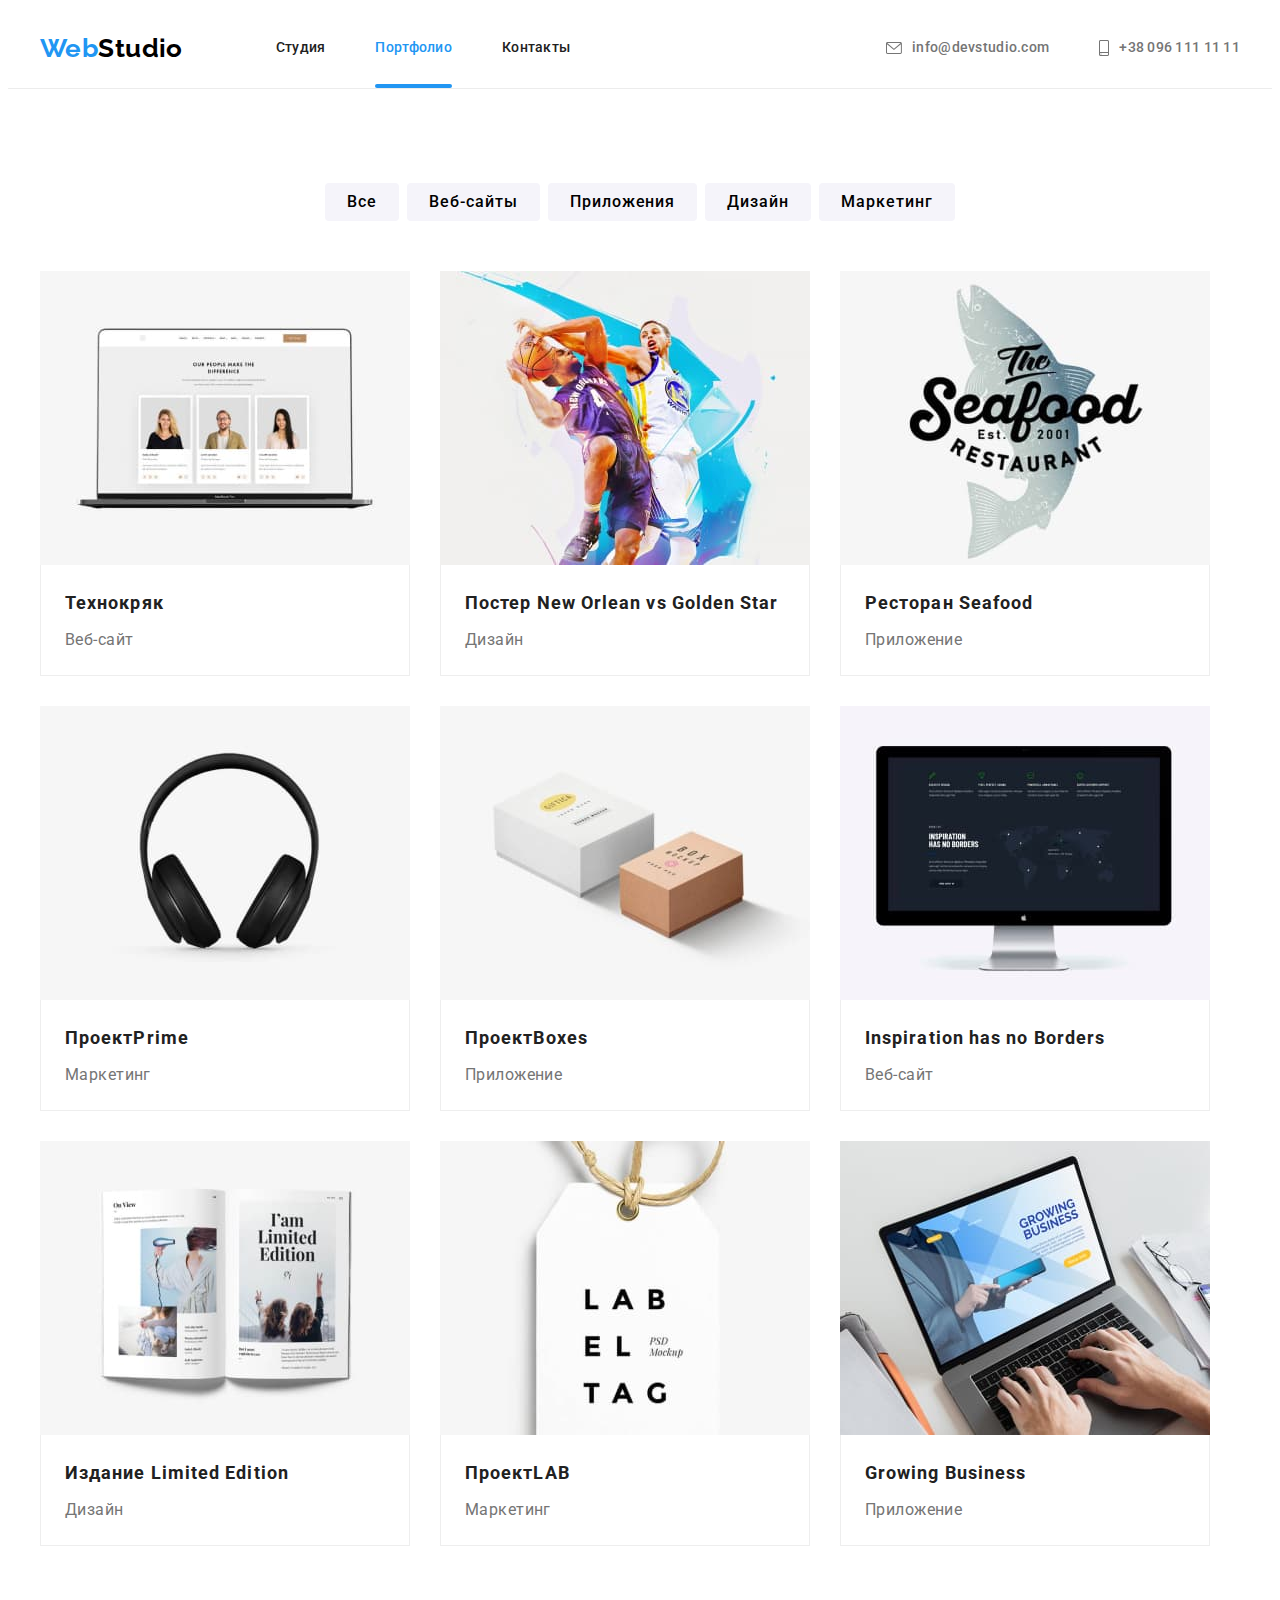
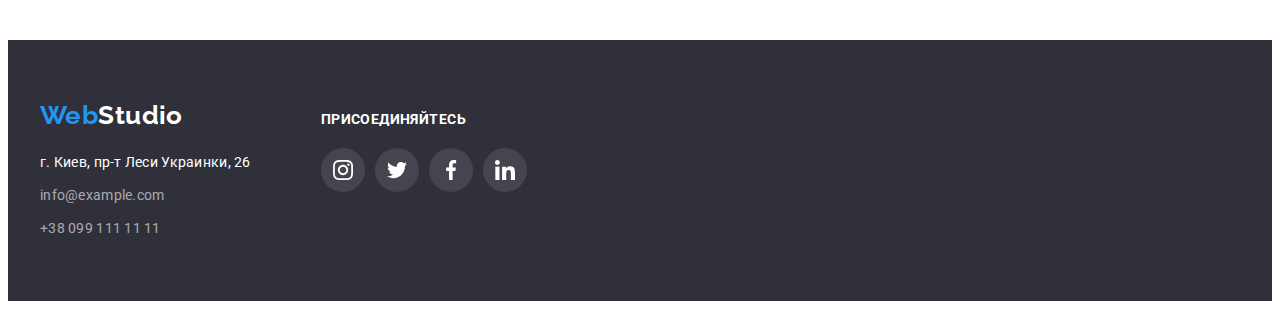
==== portfolio.html @ 175bcaa2 "ДЗ№6" ====
<!DOCTYPE html>
<html lang="ru">
  <head>
    <meta charset="UTF-8" />
    <meta http-equiv="X-UA-Compatible" content="IE=edge" />
    <meta name="viewport" content="width=device-width, initial-scale=1.0" />
    <title>Portfolio</title>
    <link rel="preconnect" href="https://fonts.googleapis.com" />
    <link rel="preconnect" href="https://fonts.gstatic.com" crossorigin />
    <link
      href="https://fonts.googleapis.com/css2?family=Raleway:wght@700&family=Roboto:wght@400;500;700;900&display=swap"
      rel="stylesheet"
    />
    <link
      rel="stylesheet"
      href="https://cdnjs.cloudflare.com/ajax/libs/modern-normalize/1.1.0/modern-normalize.min.css"
      integrity="sha512-wpPYUAdjBVSE4KJnH1VR1HeZfpl1ub8YT/NKx4PuQ5NmX2tKuGu6U/JRp5y+Y8XG2tV+wKQpNHVUX03MfMFn9Q=="
      crossorigin="anonymous"
      referrerpolicy="no-referrer"
    />
    <link rel="stylesheet" href="./css/styles.css" />
  </head>
  <body>
    <!--Шапка страницы-->
    <header class="page-header">
      <div class="container page-header-container">
        <nav class="page-nav">
          <a class="logo link" lang="en" href="./index.html"
            ><span class="web">Web</span><span class="studio">Studio</span></a
          >
          <ul class="menu list">
            <li class="menu-item">
              <a class="navigation-link link" href="./index.html">Студия</a>
            </li>
            <li class="menu-item">
              <a class="navigation-link link current" href="./portfolio.html">Портфолио</a>
            </li>
            <li class="menu-item"><a class="navigation-link link" href="#">Контакты</a></li>
          </ul>
        </nav>
        <ul class="contact-list list">
          <li class="contact-list-item">
            <a class="navigation-link link contact" href="mailto:info@devstudio.com"
              >info@devstudio.com
              <svg class="contact-list-icon" width="16px" height="12px">
                <use href="./images/sprite/icons.svg#envelope"></use>
              </svg>
            </a>
          </li>
          <li class="contact-list-item">
            <a class="navigation-link link contact" href="tel:+380961111111"
              >+38 096 111 11 11
              <svg class="contact-list-icon" width="10px" height="16px">
                <use href="./images/sprite/icons.svg#smartphone"></use>
              </svg>
            </a>
          </li>
        </ul>
      </div>
    </header>
    <!--Основной раздел-->
    <main>
      <section class="section main-portfolio">
        <div class="container">
          <h1 class="visually-hidden">Портфолио</h1>
          <ul class="portfolio-list list">
            <li class="portfolio-list-item">
              <button class="portfolio-btn" type="button">Все</button>
            </li>
            <li class="portfolio-list-item">
              <button class="portfolio-btn" type="button">Веб-сайты</button>
            </li>
            <li class="portfolio-list-item">
              <button class="portfolio-btn" type="button">Приложения</button>
            </li>
            <li class="portfolio-list-item">
              <button class="portfolio-btn" type="button">Дизайн</button>
            </li>
            <li class="portfolio-list-item">
              <button class="portfolio-btn" type="button">Маркетинг</button>
            </li>
          </ul>
          <ul class="projects list">
            <li class="projects-item">
              <a class="projects-link link" href="#">
                <div class="portfolio-overlay">
                  <img
                    src="./images/portfolio/img.jpg"
                    alt="Ноутбук с изображением команды"
                    width="370"
                    height="294"
                  />
                  <p class="portfolio-overlay-text">
                    Ресурс предлагает комплексные предложения с разным уровнем функционала и
                    сервисов. Все это позволит посетителю получить исчерпывающие сведения о компании
                    или частном лице.
                  </p>
                </div>
                <div class="projects-container">
                  <h2 class="portfolio-title">Технокряк</h2>
                  <p class="portfolio-text">Веб-сайт</p>
                </div>
              </a>
            </li>
            <li class="projects-item">
              <a class="projects-link link" href="#">
                <div class="portfolio-overlay">
                  <img
                    src="./images/portfolio/img_1.jpg"
                    alt="Баскетбольный постер"
                    width="370"
                    height="294"
                  />
                  <p class="portfolio-overlay-text">
                    Ресурс предлагает комплексные предложения с разным уровнем функционала и
                    сервисов. Все это позволит посетителю получить исчерпывающие сведения о компании
                    или частном лице.
                  </p>
                </div>
                <div class="projects-container">
                  <h2 class="portfolio-title">
                    Постер <span lang="en">New Orlean vs Golden Star</span>
                  </h2>
                  <p class="portfolio-text">Дизайн</p>
                </div>
              </a>
            </li>
            <li class="projects-item">
              <a class="projects-link link" href="#">
                <div class="portfolio-overlay">
                  <img
                    src="./images/portfolio/img_2.jpg"
                    alt="Логотип ресторана морской кухни"
                    width="370"
                    height="294"
                  />
                  <p class="portfolio-overlay-text">
                    Ресурс предлагает комплексные предложения с разным уровнем функционала и
                    сервисов. Все это позволит посетителю получить исчерпывающие сведения о компании
                    или частном лице.
                  </p>
                </div>
                <div class="projects-container">
                  <h2 class="portfolio-title">Ресторан <span lang="en">Seafood</span></h2>
                  <p class="portfolio-text">Приложение</p>
                </div>
              </a>
            </li>
            <li class="projects-item">
              <a class="projects-link link" href="#">
                <div class="portfolio-overlay">
                  <img src="./images/portfolio/img_3.jpg" alt="Наушники" width="370" height="294" />
                  <p class="portfolio-overlay-text">
                    Ресурс предлагает комплексные предложения с разным уровнем функционала и
                    сервисов. Все это позволит посетителю получить исчерпывающие сведения о компании
                    или частном лице.
                  </p>
                </div>
                <div class="projects-container">
                  <h2 class="portfolio-title">Проект<span lang="en">Prime</span></h2>
                  <p class="portfolio-text">Маркетинг</p>
                </div>
              </a>
            </li>
            <li class="projects-item">
              <a class="projects-link link" href="#">
                <div class="portfolio-overlay">
                  <img
                    src="./images/portfolio/img_4.jpg"
                    alt="Две коробки. Одна белая, вторая коричневая"
                    width="370"
                    height="294"
                  />
                  <p class="portfolio-overlay-text">
                    Ресурс предлагает комплексные предложения с разным уровнем функционала и
                    сервисов. Все это позволит посетителю получить исчерпывающие сведения о компании
                    или частном лице.
                  </p>
                </div>
                <div class="projects-container">
                  <h2 class="portfolio-title">Проект<span lang="en">Boxes</span></h2>
                  <p class="portfolio-text">Приложение</p>
                </div>
              </a>
            </li>
            <li class="projects-item">
              <a class="projects-link link" href="#">
                <div class="portfolio-overlay">
                  <img
                    src="./images/portfolio/img_5.jpg"
                    alt="Компьютерный монитор"
                    width="370"
                    height="294"
                  />
                  <p class="portfolio-overlay-text">
                    Ресурс предлагает комплексные предложения с разным уровнем функционала и
                    сервисов. Все это позволит посетителю получить исчерпывающие сведения о компании
                    или частном лице.
                  </p>
                </div>
                <div class="projects-container">
                  <h2 class="portfolio-title"><span lang="en">Inspiration has no Borders</span></h2>
                  <p class="portfolio-text">Веб-сайт</p>
                </div>
              </a>
            </li>
            <li class="projects-item">
              <a class="projects-link link" href="#">
                <div class="portfolio-overlay">
                  <img
                    src="./images/portfolio/img_6.jpg"
                    alt="Раскрытая книга"
                    width="370"
                    height="294"
                  />
                  <p class="portfolio-overlay-text">
                    Ресурс предлагает комплексные предложения с разным уровнем функционала и
                    сервисов. Все это позволит посетителю получить исчерпывающие сведения о компании
                    или частном лице.
                  </p>
                </div>
                <div class="projects-container">
                  <h2 class="portfolio-title">Издание <span lang="en">Limited Edition</span></h2>
                  <p class="portfolio-text">Дизайн</p>
                </div>
              </a>
            </li>
            <li class="projects-item">
              <a class="projects-link link" href="#">
                <div class="portfolio-overlay">
                  <img
                    src="./images/portfolio/img_7.jpg"
                    alt="Бирка с надписью"
                    width="370"
                    height="294"
                  />
                  <p class="portfolio-overlay-text">
                    Ресурс предлагает комплексные предложения с разным уровнем функционала и
                    сервисов. Все это позволит посетителю получить исчерпывающие сведения о компании
                    или частном лице.
                  </p>
                </div>
                <div class="projects-container">
                  <h2 class="portfolio-title">Проект<span lang="en">LAB</span></h2>
                  <p class="portfolio-text">Маркетинг</p>
                </div>
              </a>
            </li>
            <li class="projects-item">
              <a class="projects-link link" href="#">
                <div class="portfolio-overlay">
                  <img
                    src="./images/portfolio/img_8.jpg"
                    alt="Ноутбук, на котором печатает человек"
                    width="370"
                    height="294"
                  />
                  <p class="portfolio-overlay-text">
                    Ресурс предлагает комплексные предложения с разным уровнем функционала и
                    сервисов. Все это позволит посетителю получить исчерпывающие сведения о компании
                    или частном лице.
                  </p>
                </div>
                <div class="projects-container">
                  <h2 class="portfolio-title"><span lang="en">Growing Business</span></h2>
                  <p class="portfolio-text">Приложение</p>
                </div>
              </a>
            </li>
          </ul>
        </div>
      </section>
    </main>

    <!--Контактная информация-->
    <footer class="address">
      <div class="container">
        <div class="footer-container">
          <a class="link" lang="en" href="./index.html"
            ><span class="web">Web</span><span class="studio studio-footer">Studio</span></a
          >
          <address class="address-list">
            <ul class="list">
              <li class="address-item">
                <a
                  class="footer-link link call location"
                  href="https://goo.gl/maps/ZJLE7oXqnEzqe7Bk7"
                  target="_blank"
                  rel="noopener noreferrer nofollow"
                  >г. Киев, пр-т Леси Украинки, 26</a
                >
              </li>
              <li class="address-item">
                <a class="footer-link link call" href="mailto:info@example.com">info@example.com</a>
              </li>
              <li class="address-item">
                <a class="footer-link link call" href="tel:+380991111111">+38 099 111 11 11</a>
              </li>
            </ul>
          </address>
        </div>

        <div class="footer-container">
          <p class="join">Присоединяйтесь</p>
          <ul class="footer-social-list list">
            <li class="footer-social-list-item">
              <a href="#" class="footer-social-list-link">
                <svg class="footer-social-list-icon" width="20" height="20">
                  <use href="./images/sprite/icons.svg#instagram"></use>
                </svg>
              </a>
            </li>
            <li class="footer-social-list-item">
              <a href="#" class="footer-social-list-link">
                <svg class="footer-social-list-icon" width="20" height="20">
                  <use href="./images/sprite/icons.svg#twitter"></use>
                </svg>
              </a>
            </li>
            <li class="footer-social-list-item">
              <a href="#" class="footer-social-list-link">
                <svg class="footer-social-list-icon" width="20" height="20">
                  <use href="./images/sprite/icons.svg#facebook"></use>
                </svg>
              </a>
            </li>
            <li class="footer-social-list-item">
              <a href="#" class="footer-social-list-link">
                <svg class="footer-social-list-icon" width="20" height="20">
                  <use href="./images/sprite/icons.svg#linkedin"></use>
                </svg>
              </a>
            </li>
          </ul>
        </div>
      </div>
    </footer>
  </body>
</html>
---- css/styles.css ----
:root {
  --primary-font: 'Roboto', sans-serif;
  --secondary-font: 'Raleway', sans-serif;
  --accent-color: #2196f3;
  --accent-text-color: #fff;
  --primary-bg-color: #e5e5e5;
  --secondary-bg-color: #2f303a;
  --third-bg-color: #f5f4fa;
  --logo-studio-color: #000000;
  --primary-color-article: #212121;
  --primary-color-text: #757575;
  --contacts-color: rgba(255, 255, 255, 0.6);
  --icon-color: #afb1b8;
  --transition-duration-and-func: 250ms cubic-bezier(0.4, 0, 0.2, 1);
}
body {
  font-family: var(--primary-font);
  color: #212121;
  background-color: #fff;
  font-size: 14px;
  letter-spacing: 0.03em;
}
h1,
h2,
h3,
h4,
p {
  margin: 0;
}
img {
  display: block;
  max-width: 100%;
  height: auto;
}
address {
  font-style: normal;
}
button {
  font-family: var(--primary-font);
  font-weight: 700;
  font-size: 16px;
  line-height: 1.88;
  letter-spacing: 0.06em;
  background-color: var(--accent-color);
  display: block;
  margin: 0 auto;
  cursor: pointer;
  border: none;
  border-radius: 4px;
  transition: color var(--transition-duration-and-func),
    background-color var(--transition-duration-and-func);
}
button:hover,
button:focus {
  color: var(--accent-text-color);
  background-color: #188ce8;
}
.section {
  padding-top: 94px;
  padding-bottom: 94px;
}
.container {
  width: 1200px;
  margin: 0 auto;
  padding: 0 15px;
}
.list {
  list-style: none;
  padding-left: 0;
  margin: 0;
}
.link {
  text-decoration: none;
}
/*================COMPONENT================ */

.web {
  font-family: var(--secondary-font);
  font-weight: 700;
  font-size: 26px;
  line-height: 1.19;
  color: var(--accent-color);
}
.studio {
  font-family: var(--secondary-font);
  font-weight: 700;
  font-size: 26px;
  line-height: 1.19;
  color: #000000;
}
/* ================/COMPONENT================ */

/* ================ШАПКА СТРАНИЦЫ================ */
.page-header {
  border-bottom: 1px solid #ececec;
}
.page-header-container {
  display: flex;
  align-items: center;
}
.page-nav {
  display: flex;
  align-items: center;
}
.logo {
  margin-right: 93px;
}

.menu {
  display: flex;
  align-items: center;
}
.menu-item:not(:last-child) {
  margin-right: 50px;
}

.navigation-link {
  position: relative;
  font-weight: 500;
  line-height: 1.14;
  letter-spacing: 0.02em;
  color: var(--primary-color-article);
  padding: 32px 0;
  transition: color var(--transition-duration-and-func);

  display: flex;
  flex-direction: row-reverse;
  align-items: center;
}
.navigation-link:hover,
.navigation-link:focus {
  color: var(--accent-color);
}
.contact-list {
  display: flex;
  align-items: center;
  margin-left: auto;
}
.contact-list-item:not(:last-child) {
  margin-right: 50px;
}
.contact-list-icon {
  fill: currentColor;
  margin-right: 10px;
}
.contact-list-item:hover .contact-list-icon,
.contact-list-iyem:focus .contact-list-icon {
  fill: var(--accent-color);
}
.contact {
  color: var(--primary-color-text);
}
.current {
  color: var(--accent-color);
}
.current::after {
  position: absolute;
  bottom: 0;
  content: '';
  width: 100%;
  height: 4px;
  border-radius: 2px;
  background-color: var(--accent-color);
}
/* ================/ШАПКА СТРАНИЦЫ================ */

/* ======================================СТУДИЯ====================================== */

/*==========HERO==========  */
.hero {
  /* background-image: linear-gradient(rgba(47, 48, 58, 0.4), rgba(47, 48, 58, 0.4)),
    url(./images/bgimage.jpg);
  background-size: cover;
  background-color: var(--secondary-bg-color); */
}
.hero-bg {
  max-width: 1600px;
  margin-left: auto;
  margin-right: auto;
  background-image: linear-gradient(rgba(47, 48, 58, 0.4), rgba(47, 48, 58, 0.4)),
    url(../images/bgimage.jpg);
  background-size: cover;
  background-repeat: no-repeat;
  background-position: center;
  background-color: var(--secondary-bg-color);
  height: 600px;
  padding: 200px 0;
}
.hero-title {
  width: 696px;
  font-weight: 900;
  font-size: 44px;
  line-height: 1.36;
  text-align: center;
  letter-spacing: 0.06em;
  text-transform: uppercase;
  color: var(--accent-text-color);
  margin-left: auto;
  margin-right: auto;
  margin-bottom: 30px;
}
.hero-btn {
  margin-left: auto;
  margin-right: auto;
  color: var(--accent-text-color);
  padding: 10px 32px;
}

/*==========/HERO==========  */

/*==========FEATURES==========  */
.visually-hidden {
  position: absolute;
  width: 1px;
  height: 1px;
  margin: -1px;
  border: 0;
  padding: 0;

  white-space: nowrap;
  clip-path: inset(100%);
  clip: rect(0 0 0 0);
  overflow: hidden;
}

.features-list {
  display: flex;
}
.features-list-item {
  display: inline-block;
  width: 270px;
}
.features-list-item:not(:last-child) {
  margin-right: 30px;
}
.features-title {
  font-weight: 700;
  font-size: 14px;
  line-height: 1.14;
  text-transform: uppercase;

  margin-bottom: 10px;

  color: var(--primary-color-article);
}
.features-text {
  line-height: 1.71;

  color: var(--primary-color-text);
}
.thumb {
  width: 270px;
  height: 120px;
  background-color: var(--third-bg-color);
  padding: 25px 100px;
  margin-bottom: 30px;
  border-radius: 4px;
}
/*==========/FEATURES==========  */

/*==========BUSINESS==========  */
.business {
  padding-top: 0;
}
.business-list {
  display: flex;
}
.business-title {
  font-weight: 700;
  font-size: 36px;
  line-height: 1.17;
  text-align: center;
  margin-bottom: 50px;
  color: var(--primary-color-article);
}

.business-list-item:not(:last-child) {
  margin-right: 30px;
}
.business-overlay {
  position: relative;
}
.business-list-text {
  display: flex;
  justify-content: center;
  align-items: center;
  position: absolute;
  width: 100%;
  bottom: 0;
  height: 70px;
  font-weight: 700;
  line-height: 1.14;
  text-transform: uppercase;

  color: #ffffff;
  background-color: rgba(47, 48, 58, 0.8);
}
/*==========/BUSINESS==========  */

/*==========TEAM==========  */
.team {
  background-color: var(--third-bg-color);
}
.team-list {
  display: flex;
  justify-content: center;
}
.team-list-item {
  background-color: #fff;
  box-shadow: 0px 1px 3px rgba(0, 0, 0, 0.12), 0px 1px 1px rgba(0, 0, 0, 0.14),
    0px 2px 1px rgba(0, 0, 0, 0.2);
  border-radius: 0px 0px 4px 4px;
}
.team-list-item:not(:last-child) {
  margin-right: 30px;
}
.team-title {
  font-weight: 700;
  font-size: 36px;
  line-height: 1.17;
  text-align: center;
  margin-bottom: 50px;
  color: var(--primary-color-article);
}
.team-container {
  padding-top: 30px;
  padding-bottom: 30px;
  border-right: 1px solid #eeeeee;
  border-bottom: 1px solid #eeeeee;
  border-left: 1px solid #eeeeee;
}
.team-employee {
  font-weight: 500;
  font-size: 16px;
  line-height: 1.19;
  text-align: center;
  margin-bottom: 10px;

  color: var(--primary-color-article);
}
.team-text {
  font-size: 16px;
  line-height: 1.19;
  text-align: center;
  margin-bottom: 16px;

  color: var(--primary-color-text);
}
.social-list {
  display: flex;
  justify-content: center;
  gap: 10px;
}
.social-list-link {
  display: flex;
  justify-content: center;
  align-items: center;
  width: 44px;
  height: 44px;
  border-radius: 50%;
  color: var(--icon-color);
  transition: color var(--transition-duration-and-func),
    background-color var(--transition-duration-and-func);
}
.social-list-link:hover,
.social-list-link:focus {
  background-color: var(--accent-color);
  color: var(--accent-text-color);
}
.social-list-icon {
  fill: currentColor;
}
/*==========/TEAM==========  */

/*==========CLIENTS==========  */
.clients-title {
  font-weight: 700;
  font-size: 36px;
  line-height: 1.17;
  text-align: center;
  letter-spacing: 0.03em;
  margin-bottom: 50px;

  color: var(--primary-color-article);
}
.clients-list {
  display: flex;
  gap: 30px;
}
.clients-list-item {
}
.clients-list-link {
  display: flex;
  justify-content: center;
  align-items: center;
  width: 170px;
  height: 92px;
  border: 1px solid #afb1b8;
  border-radius: 4px;
  color: var(--icon-color);
  transition: color var(--transition-duration-and-func),
    border-color var(--transition-duration-and-func);
}
.clients-list-link:hover,
.clients-list-link:focus {
  border-color: var(--accent-color);
  color: var(--accent-color);
}
.clients-list-icon {
  fill: currentColor;
}
/*==========/CLIENTS==========  */

/* ======================================/СТУДИЯ====================================== */

/* ======================================ПОРТФОЛИО====================================== */

.portfolio-list {
  display: flex;
  justify-content: center;
  margin-bottom: 50px;
}
.portfolio-list-item:not(:last-child) {
  margin-right: 8px;
}
.portfolio-title {
  font-weight: 700;
  font-size: 18px;
  line-height: 2;
  letter-spacing: 0.06em;
  margin-bottom: 4px;

  color: var(--primary-color-article);
}
.portfolio-text {
  font-size: 16px;
  line-height: 1.88;

  color: var(--primary-color-text);
}
.portfolio-btn {
  font-weight: 500;
  font-size: 16px;
  line-height: 1.63;
  text-align: center;
  padding: 6px 22px;
  transition: color var(--transition-duration-and-func),
    background-color var(--transition-duration-and-func),
    box-shadow var(--transition-duration-and-func);

  background-color: var(--third-bg-color);
}
.portfolio-btn:hover,
.portfolio-btn:focus {
  background-color: var(--accent-color);
  box-shadow: 0px 3px 1px rgba(0, 0, 0, 0.1), 0px 1px 2px rgba(0, 0, 0, 0.08),
    0px 2px 2px rgba(0, 0, 0, 0.12);
  color: var(--accent-text-color);
}
.projects {
  display: flex;
  flex-wrap: wrap;
}

.projects-container {
  padding: 20px 24px;
  border-right: 1px solid #eeeeee;
  border-bottom: 1px solid #eeeeee;
  border-left: 1px solid #eeeeee;
}
.projects-link {
  display: block;
  transition: box-shadow var(--transition-duration-and-func);
}
.projects-link:hover,
.projects-link:focus {
  box-shadow: 0px 1px 1px rgba(0, 0, 0, 0.12), 0px 4px 4px rgba(0, 0, 0, 0.06),
    1px 4px 6px rgba(0, 0, 0, 0.16);
}
.projects-item:not(:nth-child(3n)) {
  margin-right: 30px;
}
.projects-item:not(:nth-last-child(-n + 3)) {
  margin-bottom: 30px;
}
.projects-link:hover .portfolio-overlay-text,
.projects-link:focus .portfolio-overlay-text {
  transform: translate(0, 0);
}
.portfolio-overlay {
  position: relative;
  overflow: hidden;
}
.portfolio-overlay-text {
  position: absolute;
  left: 0;
  top: 0;
  width: 100%;
  height: 100%;
  overflow: auto;
  transform: translate(0, 100%);
  transition: transform var(--transition-duration-and-func);

  font-size: 18px;
  line-height: 1.56;
  letter-spacing: 0.03em;
  padding: 63px 24px;

  color: #ffffff;
  background-color: rgba(33, 150, 243, 0.9);
}
/* ======================================/ПОРТФОЛИО====================================== */

/* ======================================ФУТЕР====================================== */
.studio-footer {
  color: var(--accent-text-color);
}

.call {
  font-style: normal;
  color: var(--contacts-color);
}
.address {
  background-color: var(--secondary-bg-color);
  padding: 60px 0;
}
.footer-link {
  font-weight: 400;
  line-height: 1.71;
  letter-spacing: 0.02em;
  transition: color var(--transition-duration-and-func);
}
.footer-link:hover,
.footer-link:focus {
  color: var(--accent-color);
}
.location {
  color: var(--accent-text-color);
}
.address-list {
  margin-top: 20px;
}
.address-item:not(:last-child) {
  margin-bottom: 9px;
}
.address .container {
  display: flex;
  align-items: baseline;
}
.footer-container:not(:last-child) {
  margin-right: 70px;
}
.join {
  font-weight: 700;
  line-height: 1.14;
  letter-spacing: 0.03em;
  text-transform: uppercase;
  margin-bottom: 20px;

  color: #ffffff;
}
.footer-social-list {
  display: flex;
  gap: 10px;
}
.footer-social-list-link {
  display: flex;
  justify-content: center;
  align-items: center;
  width: 44px;
  height: 44px;
  border-radius: 50%;
  color: #ffffff;
  background-color: rgba(255, 255, 255, 0.1);
  transition: background-color var(--transition-duration-and-func);
}
.footer-social-list-link:hover,
.footer-social-list-link:focus {
  background-color: var(--accent-color);
}
.footer-social-list-icon {
  fill: currentColor;
}
/* ======================================/ФУТЕР====================================== */
.backdrop {
  position: fixed;
  top: 0;
  left: 0;
  z-index: 100;
  width: 100%;
  height: 100%;
  background-color: rgba(0, 0, 0, 0.2);
  transition: opacity var(--transition-duration-and-func),
    visibility var(--transition-duration-and-func);
}
.backdrop.is-hidden {
  opacity: 0;
  visibility: hidden;
  pointer-events: none;
}
.modal {
  position: absolute;
  top: 50%;
  left: 50%;
  transform: translate(-50%, -50%);
  width: 528px;
  height: 581px;
  background-color: #ffffff;
}
.modal-close-btn {
  position: absolute;
  top: 8px;
  right: 8px;
  display: flex;
  justify-content: center;
  align-items: center;
  width: 30px;
  height: 30px;
  transition: background-color var(--transition-duration-and-func),
    border-color var(--transition-duration-and-func);
  background-color: transparent;
  border: 1px solid rgba(0, 0, 0, 0.1);
  border-radius: 50%;
}
.modal-close-btn:hover,
.modal-close-btn:focus {
  background-color: transparent;
  border-color: var(--accent-color);
}
.modal-close-btn-icon {
  transition: fill var(--transition-duration-and-func);
}
.modal-close-btn:hover .modal-close-btn-icon,
.modal-close-btn:focus .modal-close-btn-icon {
  fill: var(--accent-color);
}

/* ======================================MODAL WINDOW====================================== */ ;
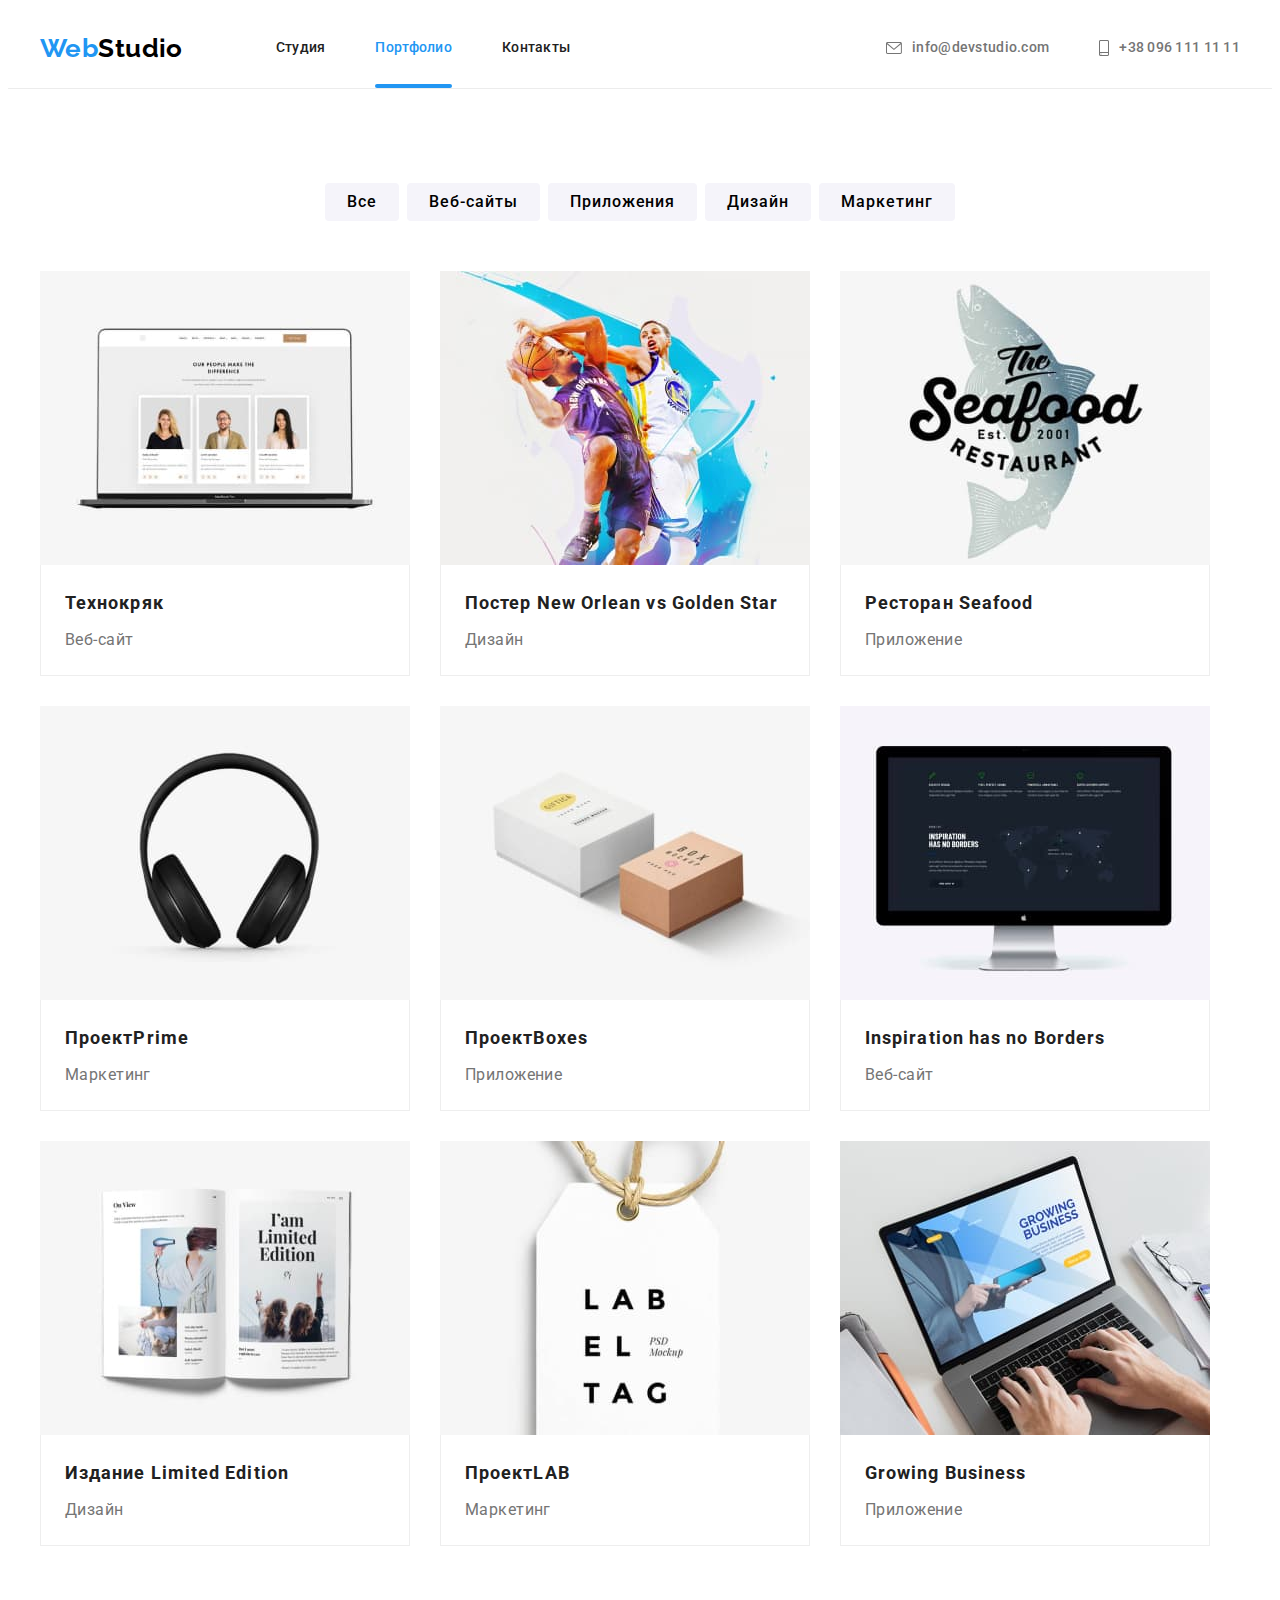
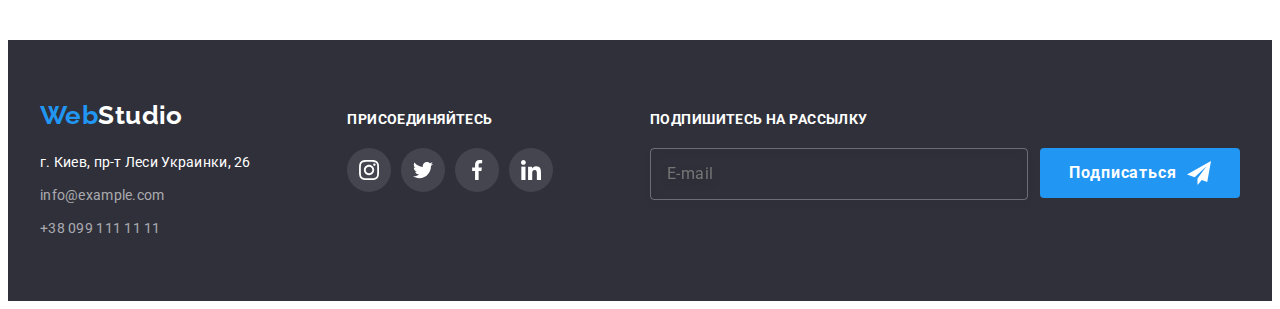
==== commit ae8e9cc3: "ДЗ№6" ====
--- a/portfolio.html
+++ b/portfolio.html
@@ -333,6 +333,18 @@
             </li>
           </ul>
         </div>
+        <div class="footer-container">
+          <p class="join">Подпишитесь на рассылку</p>
+          <form class="distribution">
+            <input type="mail" placeholder="E-mail" name="email" class="footer-input" />
+            <button type="submit" class="footer-btn">
+              <span class="follow">Подписаться</span>
+              <svg class="distribution-icon" width="24" height="24">
+                <use href="./images/sprite/icons.svg#send"></use>
+              </svg>
+            </button>
+          </form>
+        </div>
       </div>
     </footer>
   </body>
--- a/css/styles.css
+++ b/css/styles.css
@@ -545,6 +545,7 @@
 }
 .address .container {
   display: flex;
+  justify-content: space-between;
   align-items: baseline;
 }
 .footer-container:not(:last-child) {
@@ -581,7 +582,43 @@
 .footer-social-list-icon {
   fill: currentColor;
 }
+.distribution {
+  display: flex;
+}
+.footer-input {
+  width: 358px;
+  padding-top: 15px;
+  padding-bottom: 15px;
+  padding-left: 16px;
+  margin-right: 12px;
+  font-family: 'Roboto';
+  font-style: normal;
+  font-weight: 400;
+  font-size: 16px;
+  line-height: 1.25;
+  letter-spacing: 0.03em;
+  color: #fff;
+  border: 1px solid rgba(255, 255, 255, 0.3);
+  background-color: transparent;
+  filter: drop-shadow(0px 4px 4px rgba(0, 0, 0, 0.15));
+  border-radius: 4px;
+}
+.footer-btn {
+  display: flex;
+  justify-content: center;
+  align-items: center;
+
+  width: 200px;
+  height: 50px;
+  color: var(--accent-text-color);
+}
+.follow {
+  margin-right: 10px;
+}
+
 /* ======================================/ФУТЕР====================================== */
+
+/* ======================================MODAL WINDOW====================================== */
 .backdrop {
   position: fixed;
   top: 0;
@@ -605,6 +642,7 @@
   transform: translate(-50%, -50%);
   width: 528px;
   height: 581px;
+  padding: 40px;
   background-color: #ffffff;
 }
 .modal-close-btn {
@@ -635,4 +673,139 @@
   fill: var(--accent-color);
 }
 
-/* ======================================MODAL WINDOW====================================== */ ;
+/* ======================================/MODAL WINDOW====================================== */
+
+/* ======================================/MODAL FORM====================================== */
+.modal-form {
+  display: flex;
+  flex-direction: column;
+}
+.modal-form-text {
+  font-weight: 700;
+  font-size: 20px;
+  line-height: 1.15;
+  text-align: center;
+  letter-spacing: 0.03em;
+  margin-bottom: 12px;
+
+  color: var(--primary-color-article);
+}
+.modal-form-field {
+  margin-bottom: 10px;
+}
+.modal-form-input-wrapper {
+  display: block;
+  position: relative;
+}
+.modal-form-input {
+  width: 100%;
+  height: 40px;
+  font-size: 16px;
+  line-height: 1.25;
+  border: 1px solid rgba(33, 33, 33, 0.2);
+  border-radius: 4px;
+  padding-left: 42px;
+  transition: border-color var(--transition-duration-and-func);
+}
+.modal-form-input:focus {
+  outline: none;
+  border-color: var(--accent-color);
+}
+.modal-form-input-desc {
+  display: block;
+  font-size: 12px;
+  line-height: 1.17;
+  letter-spacing: 0.01em;
+  margin-bottom: 4px;
+
+  color: var(--primary-color-text);
+}
+.modal-form-comment {
+  width: 100%;
+  height: 120px;
+  padding: 12px 16px;
+  resize: none;
+  border: 1px solid rgba(33, 33, 33, 0.2);
+  border-radius: 4px;
+  transition: border-color var(--transition-duration-and-func);
+}
+.modal-form-comment:focus {
+  outline: none;
+  border-color: var(--accent-color);
+}
+.modal-form-comment::placeholder {
+  color: rgba(117, 117, 117, 0.5);
+  font-size: 14px;
+  line-height: 1.14;
+  letter-spacing: 0.01em;
+}
+.modal-form-check-desc {
+  display: flex;
+  justify-content: center;
+  align-items: center;
+  font-size: 14px;
+  line-height: 1.71;
+  cursor: pointer;
+  margin-bottom: 30px;
+
+  letter-spacing: 0.03em;
+
+  color: var(--primary-color-text);
+}
+.modal-form-input-icon {
+  position: absolute;
+  top: 50%;
+  left: 12px;
+  transform: translateY(-50%);
+  transition: fill var(--transition-duration-and-func);
+}
+.modal-form-input:focus + .modal-form-input-icon {
+  fill: var(--accent-color);
+}
+.modal-form-checkbox {
+  display: block;
+  position: relative;
+  width: 16px;
+  height: 15px;
+  border: 2px solid #212121;
+  border-radius: 3px;
+  cursor: pointer;
+  margin-right: 7px;
+  transition: background-color var(--transition-duration-and-func),
+    border var(--transition-duration-and-func);
+}
+.modal-form-check:checked + .modal-form-check-desc > .modal-form-checkbox {
+  background-color: var(--accent-color);
+  border: 0;
+}
+/* .modal-form-check:focus + .modal-form-check-desc > .modal-form-checkbox {
+  outline: 2px solid rgba(0, 0, 255, 0.5);
+} */
+.modal-form-checkbox-icon {
+  position: absolute;
+  opacity: 0;
+  top: 50%;
+  left: 50%;
+  transform: translate(-50%, -50%);
+  transition: opacity var(--transition-duration-and-func);
+}
+.modal-form-check:checked
+  + .modal-form-check-desc
+  > .modal-form-checkbox
+  > .modal-form-checkbox-icon {
+  opacity: 1;
+}
+.modal-form-submit {
+  width: 200px;
+  height: 50px;
+  color: var(--accent-text-color);
+  background: var(--accent-color);
+  box-shadow: 0px 4px 4px rgba(0, 0, 0, 0.15);
+  border-radius: 4px;
+}
+.modal-form-submit:focus {
+  background: #188ce8;
+  box-shadow: 0px 4px 4px rgba(0, 0, 0, 0.15);
+  border-radius: 4px;
+}
+/* ======================================/MODAL FORM====================================== */
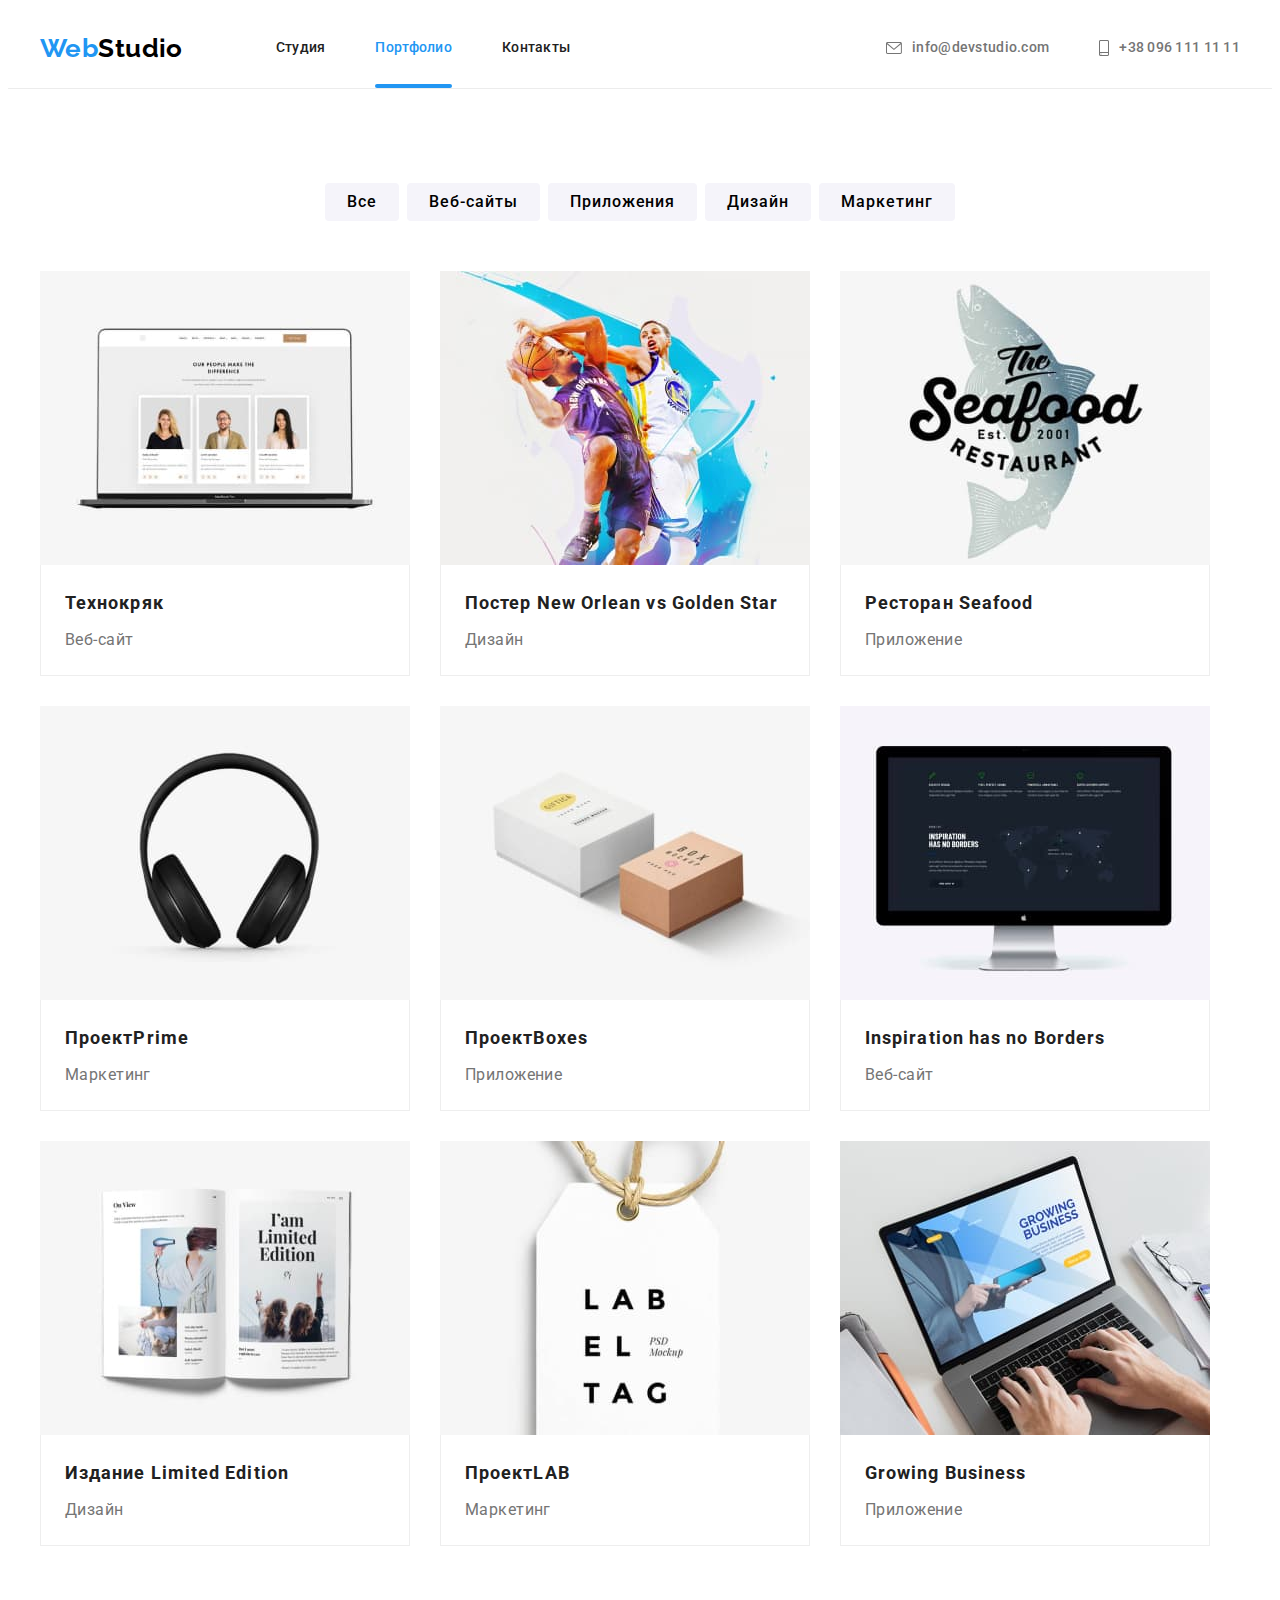
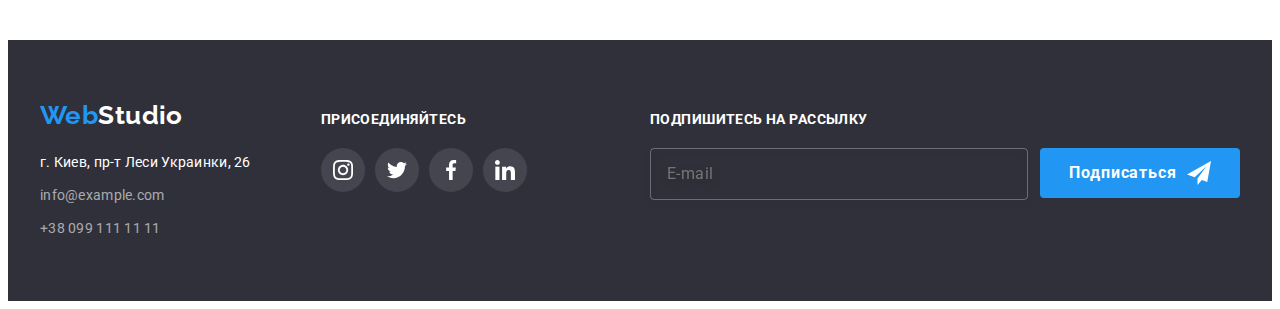
==== commit 783d15a8: "Правки стилей" ====
--- a/portfolio.html
+++ b/portfolio.html
@@ -300,7 +300,7 @@
           </address>
         </div>
 
-        <div class="footer-container">
+        <div class="footer-container" style="margin-right: auto">
           <p class="join">Присоединяйтесь</p>
           <ul class="footer-social-list list">
             <li class="footer-social-list-item">
--- a/css/styles.css
+++ b/css/styles.css
@@ -545,7 +545,6 @@
 }
 .address .container {
   display: flex;
-  justify-content: space-between;
   align-items: baseline;
 }
 .footer-container:not(:last-child) {
@@ -643,6 +642,7 @@
   width: 528px;
   height: 581px;
   padding: 40px;
+  border-radius: 4px;
   background-color: #ffffff;
 }
 .modal-close-btn {
@@ -707,6 +707,7 @@
   padding-left: 42px;
   transition: border-color var(--transition-duration-and-func);
 }
+.modal-form-input:hover,
 .modal-form-input:focus {
   outline: none;
   border-color: var(--accent-color);
@@ -720,15 +721,20 @@
 
   color: var(--primary-color-text);
 }
+.modal-form-text-area {
+  margin-bottom: 20px;
+}
 .modal-form-comment {
   width: 100%;
   height: 120px;
   padding: 12px 16px;
   resize: none;
+  :20px ;
   border: 1px solid rgba(33, 33, 33, 0.2);
   border-radius: 4px;
   transition: border-color var(--transition-duration-and-func);
 }
+.modal-form-comment:hover,
 .modal-form-comment:focus {
   outline: none;
   border-color: var(--accent-color);
@@ -759,6 +765,7 @@
   transform: translateY(-50%);
   transition: fill var(--transition-duration-and-func);
 }
+.modal-form-input:hover + .modal-form-input-icon,
 .modal-form-input:focus + .modal-form-input-icon {
   fill: var(--accent-color);
 }
@@ -778,9 +785,6 @@
   background-color: var(--accent-color);
   border: 0;
 }
-/* .modal-form-check:focus + .modal-form-check-desc > .modal-form-checkbox {
-  outline: 2px solid rgba(0, 0, 255, 0.5);
-} */
 .modal-form-checkbox-icon {
   position: absolute;
   opacity: 0;
@@ -795,6 +799,9 @@
   > .modal-form-checkbox-icon {
   opacity: 1;
 }
+.conditions {
+  color: var(--accent-color);
+}
 .modal-form-submit {
   width: 200px;
   height: 50px;
